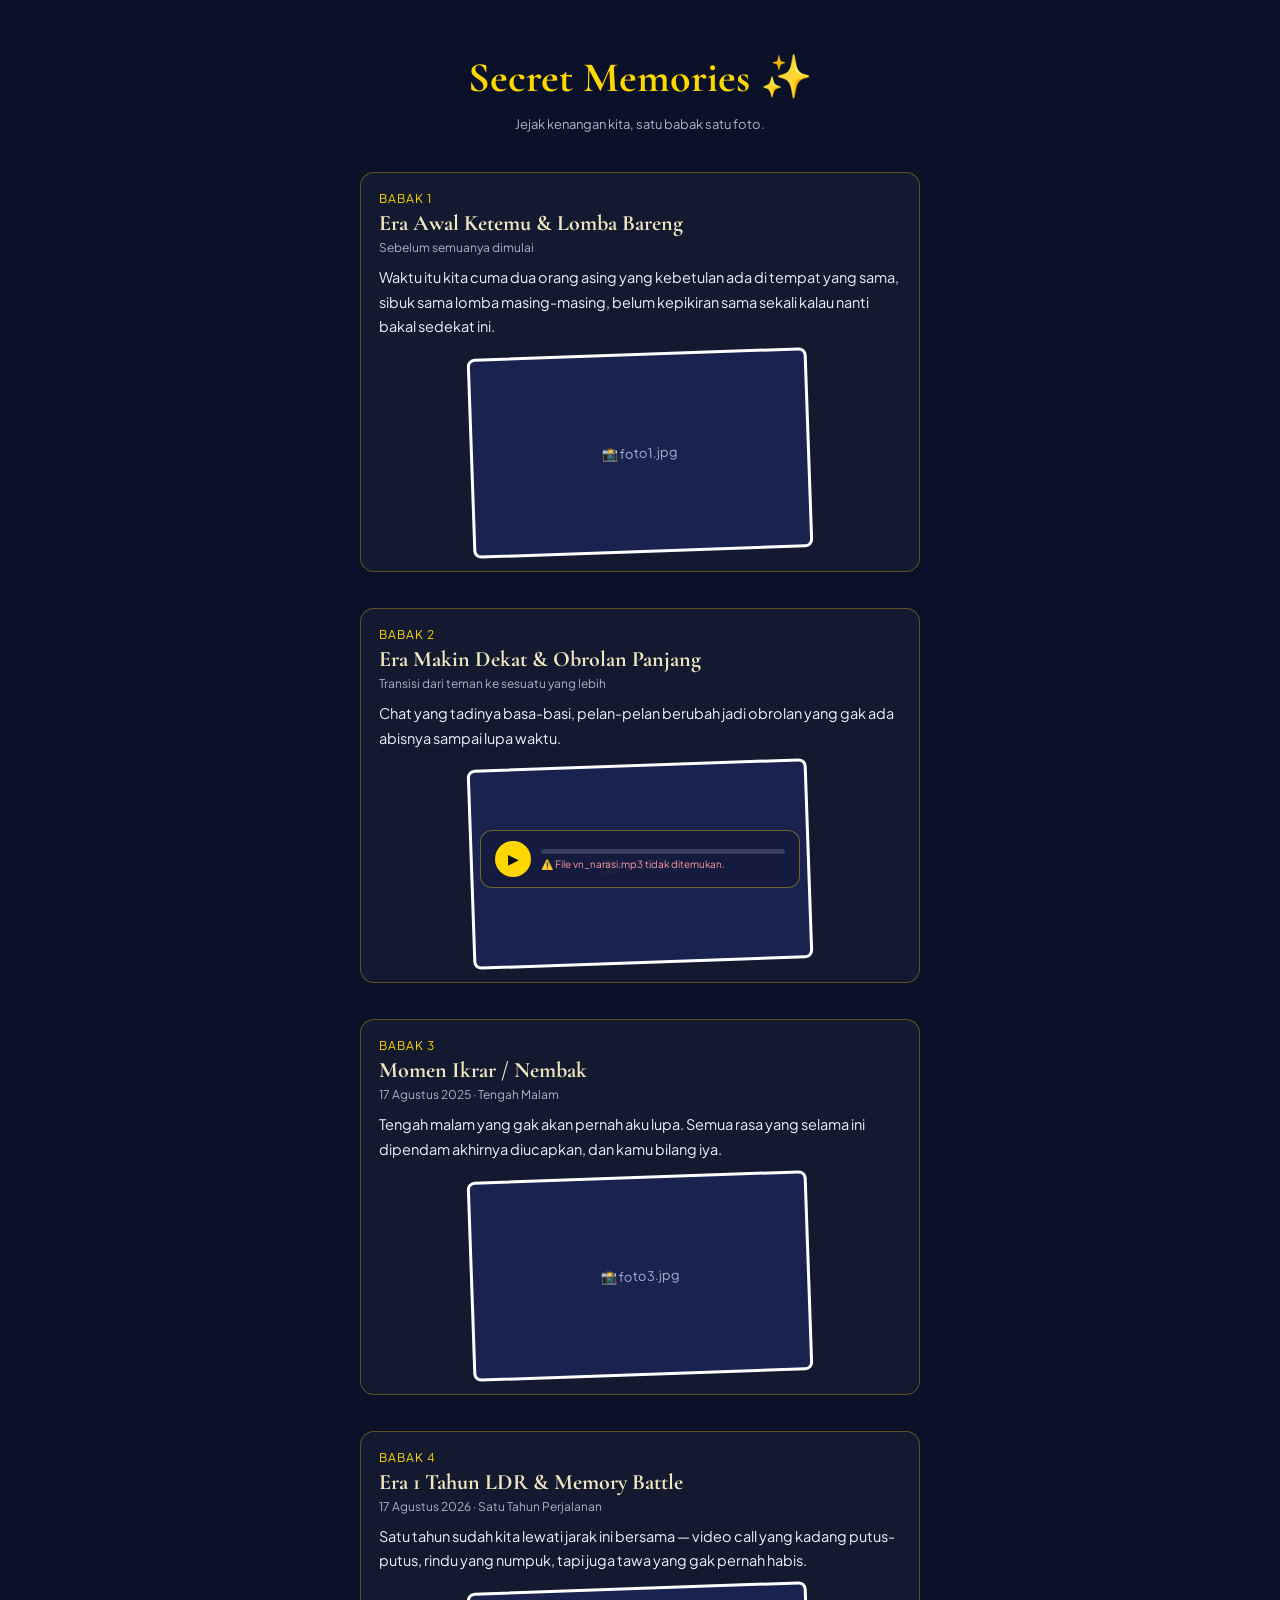
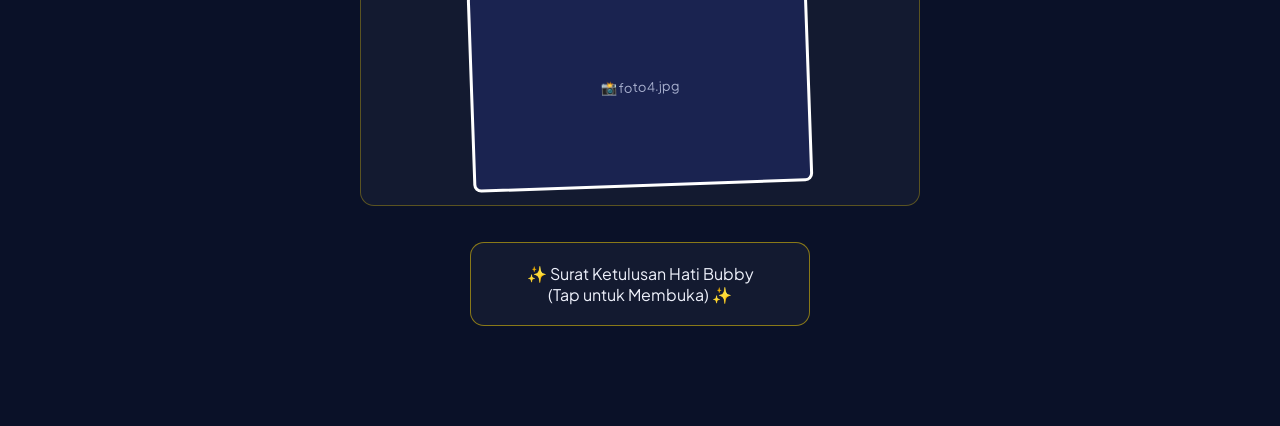
==== secret.html @ 693c8998 "Add files via upload" ====
<!DOCTYPE html>
<html lang="id">
<head>
<meta charset="UTF-8">
<meta name="viewport" content="width=device-width, initial-scale=1.0">
<title>Secret Memories ✨</title>
<link rel="preconnect" href="https://fonts.googleapis.com">
<link rel="preconnect" href="https://fonts.gstatic.com" crossorigin>
<link href="https://fonts.googleapis.com/css2?family=Cormorant+Garamond:wght@600;700&family=Plus+Jakarta+Sans:wght@400;500;600&display=swap" rel="stylesheet">
<style>
*{box-sizing:border-box;}
body{
  margin:0;
  font-family:'Plus Jakarta Sans',sans-serif;
  color:#eef1fb;
  background:#0a1128;
  padding:24px 16px 100px;
}
h1{
  font-family:'Cormorant Garamond',serif;
  text-align:center;
  font-size:clamp(26px,6vw,42px);
  color:#ffd700;
  margin-bottom:4px;
}
.sub{
  text-align:center;color:#a9b1cf;font-size:13px;margin-bottom:40px;
}

/* ============ BABAK (ISI GAMPANG DIDUPLIKAT) ============ */
.babak{
  max-width:560px;margin:0 auto 36px;
  border:1px solid rgba(255,215,0,0.3);
  border-radius:14px;
  padding:18px;
  background:rgba(255,255,255,0.04);
}
.babak .era{color:#ffd700;font-size:12px;letter-spacing:1px;text-transform:uppercase;margin-bottom:4px;}
.babak h2{
  font-family:'Cormorant Garamond',serif;font-size:22px;margin:0 0 4px;color:#f0e6c0;
}
.babak .tanggal{font-size:12px;color:#a9b1cf;margin-bottom:10px;}
.babak p{font-size:14.5px;line-height:1.7;margin:0 0 14px;}
.babak img{
  width:100%;max-width:340px;display:block;margin:0 auto;
  border-radius:8px;border:3px solid #fff;
  transform:rotate(-2deg);
}
.babak .foto-fallback{
  width:100%;max-width:340px;height:200px;margin:0 auto;
  display:flex;align-items:center;justify-content:center;
  background:#1a2350;border:3px solid #fff;border-radius:8px;
  color:#a9b1cf;font-size:13px;transform:rotate(-2deg);
}

/* ============ VN PLAYER (SEDERHANA) ============ */
#vn-player{
  position:fixed;bottom:12px;right:12px;left:12px;
  max-width:320px;margin:0 auto;
  background:rgba(20,27,61,0.9);
  border:1px solid rgba(255,215,0,0.4);
  border-radius:12px;padding:10px 14px;
  display:flex;align-items:center;gap:10px;
  font-size:12px;
}
#vn-toggle{
  width:36px;height:36px;border-radius:50%;border:none;cursor:pointer;
  background:#ffd700;color:#0a1128;font-size:14px;flex:0 0 36px;
}
#vn-bar-bg{flex:1;height:5px;background:rgba(255,255,255,0.15);border-radius:5px;cursor:pointer;}
#vn-bar-fill{height:100%;width:0%;background:#ffd700;border-radius:5px;}
#vn-status{color:#ff9a9a;font-size:10px;margin-top:4px;display:none;}
#vn-status.show{display:block;}

/* ============ AMPLOP (SEDERHANA) ============ */
#secret-envelope{
  max-width:340px;margin:20px auto 0;padding:20px;text-align:center;
  border:1.5px solid rgba(255,215,0,0.5);border-radius:14px;cursor:pointer;
  background:rgba(255,255,255,0.04);
}
#secret-letter{max-width:560px;margin:16px auto 0;display:none;}
#secret-letter.show{display:block;}
#secret-letter .paper{
  border:1px solid rgba(255,215,0,0.3);border-radius:14px;padding:20px;
  background:rgba(255,255,255,0.04);
}
#secret-letter h3{font-family:'Cormorant Garamond',serif;color:#ffd700;text-align:center;margin-top:0;}
#secret-letter p{font-size:14.5px;line-height:1.75;}
.btn{
  display:inline-block;margin:6px 6px 0;padding:10px 18px;border-radius:20px;
  text-decoration:none;font-size:13px;font-weight:600;
}
.btn-gold{background:#ffd700;color:#0a1128;}
.btn-ghost{background:rgba(255,255,255,0.08);color:#eef1fb;border:1px solid rgba(255,255,255,0.2);}
</style>
</head>
<body>

<h1>Secret Memories ✨</h1>
<p class="sub">Jejak kenangan kita, satu babak satu foto.</p>

<!-- =========================================================
     SATU BABAK = SATU BLOK DI BAWAH INI.
     Mau nambah babak baru? Tinggal COPY dari <div class="babak">
     sampai </div> penutupnya (satu blok penuh), lalu PASTE di
     bawahnya, terus ganti teks & nama file foto.
     ========================================================= -->

<!-- BABAK 1 -->
<div class="babak">
  <div class="era">Babak 1</div>
  <h2>Era Awal Ketemu & Lomba Bareng</h2>
  <div class="tanggal">Sebelum semuanya dimulai</div>
  <p>Waktu itu kita cuma dua orang asing yang kebetulan ada di tempat yang sama, sibuk sama lomba masing-masing, belum kepikiran sama sekali kalau nanti bakal sedekat ini.</p>
  <img src="foto1.jpg" alt="Babak 1" onerror="this.outerHTML='&lt;div class=&quot;foto-fallback&quot;&gt;📸 foto1.jpg&lt;/div&gt;'">
</div>

<!-- BABAK 2 -->
<div class="babak">
  <div class="era">Babak 2</div>
  <h2>Era Makin Dekat & Obrolan Panjang</h2>
  <div class="tanggal">Transisi dari teman ke sesuatu yang lebih</div>
  <p>Chat yang tadinya basa-basi, pelan-pelan berubah jadi obrolan yang gak ada abisnya sampai lupa waktu.</p>
  <img src="foto2.jpg" alt="Babak 2" onerror="this.outerHTML='&lt;div class=&quot;foto-fallback&quot;&gt;📸 foto2.jpg&lt;/div&gt;'">
</div>

<!-- BABAK 3 -->
<div class="babak">
  <div class="era">Babak 3</div>
  <h2>Momen Ikrar / Nembak</h2>
  <div class="tanggal">17 Agustus 2025 · Tengah Malam</div>
  <p>Tengah malam yang gak akan pernah aku lupa. Semua rasa yang selama ini dipendam akhirnya diucapkan, dan kamu bilang iya.</p>
  <img src="foto3.jpg" alt="Babak 3" onerror="this.outerHTML='&lt;div class=&quot;foto-fallback&quot;&gt;📸 foto3.jpg&lt;/div&gt;'">
</div>

<!-- BABAK 4 -->
<div class="babak">
  <div class="era">Babak 4</div>
  <h2>Era 1 Tahun LDR & Memory Battle</h2>
  <div class="tanggal">17 Agustus 2026 · Satu Tahun Perjalanan</div>
  <p>Satu tahun sudah kita lewati jarak ini bersama — video call yang kadang putus-putus, rindu yang numpuk, tapi juga tawa yang gak pernah habis.</p>
  <img src="foto4.jpg" alt="Babak 4" onerror="this.outerHTML='&lt;div class=&quot;foto-fallback&quot;&gt;📸 foto4.jpg&lt;/div&gt;'">
</div>

<!-- ============ TAMBAH BABAK BARU DI BAWAH SINI ============ -->


<!-- ============ AMPLOP SURAT KETULUSAN HATI ============ -->
<div id="secret-envelope">
  ✨ Surat Ketulusan Hati Bubby<br>(Tap untuk Membuka) ✨
</div>
<div id="secret-letter">
  <div class="paper">
    <h3>Surat Ketulusan Hati</h3>
    <p>Kalau kamu sampai baca ini, artinya kamu udah nelusurin semua kenangan kita dari atas sampai ke titik ini. Satu tahun ini gak selalu mudah, tapi kamu tetap jadi alasan aku buat terus semangat dan terus milih bertahan.</p>
    <p><i>"Sejauh apapun jaraknya, setulus inilah rasanya — kamu adalah rumah yang aku pilih, hari ini, besok, dan seterusnya."</i></p>
    <p>Terima kasih untuk satu tahun ini, sayangku. Aku sayang kamu, sekarang dan selamanya.</p>
    <p style="text-align:right;"><b>Bubby 🤍</b></p>
    <div style="text-align:center;">
      <a class="btn btn-gold" href="index.html">Kembali ke Game 🎮</a>
      <a class="btn btn-ghost" id="btn-wa" href="#" target="_blank" rel="noopener">Balas dengan Peluk Online 🤍</a>
    </div>
  </div>
</div>

<!-- ============ FLOATING VOICE NOTE PLAYER ============ -->
<audio id="vn-audio" src="vn_narasi.mp3" preload="metadata"></audio>
<div id="vn-player">
  <button id="vn-toggle">▶</button>
  <div style="flex:1;">
    <div id="vn-bar-bg"><div id="vn-bar-fill"></div></div>
    <div id="vn-status"></div>
  </div>
</div>

<script>
/* Ganti nomor WhatsApp tujuan di sini (format 62xxxxxxxxxx) */
const whatsappNumber = '6281234567890';
const whatsappMessage = 'Aku baru selesai baca Secret Memories-nya, aku peluk kamu erat-erat dari sini sayang 🤍';
document.getElementById('btn-wa').href = 'https://wa.me/' + whatsappNumber + '?text=' + encodeURIComponent(whatsappMessage);

/* Amplop */
document.getElementById('secret-envelope').addEventListener('click', function(){
  document.getElementById('secret-letter').classList.add('show');
  this.style.display = 'none';
});

/* Voice note player sederhana */
const audio = document.getElementById('vn-audio');
const toggleBtn = document.getElementById('vn-toggle');
const barBg = document.getElementById('vn-bar-bg');
const barFill = document.getElementById('vn-bar-fill');
const statusEl = document.getElementById('vn-status');
let isPlaying = false;

audio.addEventListener('timeupdate', function(){
  if(audio.duration) barFill.style.width = (audio.currentTime/audio.duration*100)+'%';
});
audio.addEventListener('ended', function(){
  isPlaying = false; toggleBtn.textContent = '▶'; barFill.style.width = '0%';
});
audio.addEventListener('error', function(){
  statusEl.textContent = '⚠️ File vn_narasi.mp3 tidak ditemukan.';
  statusEl.classList.add('show');
});
toggleBtn.addEventListener('click', function(){
  if(isPlaying){
    audio.pause(); isPlaying = false; toggleBtn.textContent = '▶';
  } else {
    audio.play().then(function(){
      isPlaying = true; toggleBtn.textContent = '❚❚';
    }).catch(function(err){
      statusEl.textContent = '⚠️ Gagal memutar: ' + err.message;
      statusEl.classList.add('show');
    });
  }
});
barBg.addEventListener('click', function(e){
  if(!audio.duration) return;
  const rect = barBg.getBoundingClientRect();
  const ratio = Math.min(1, Math.max(0, (e.clientX - rect.left) / rect.width));
  audio.currentTime = ratio * audio.duration;
});
</script>
</body>
</html>
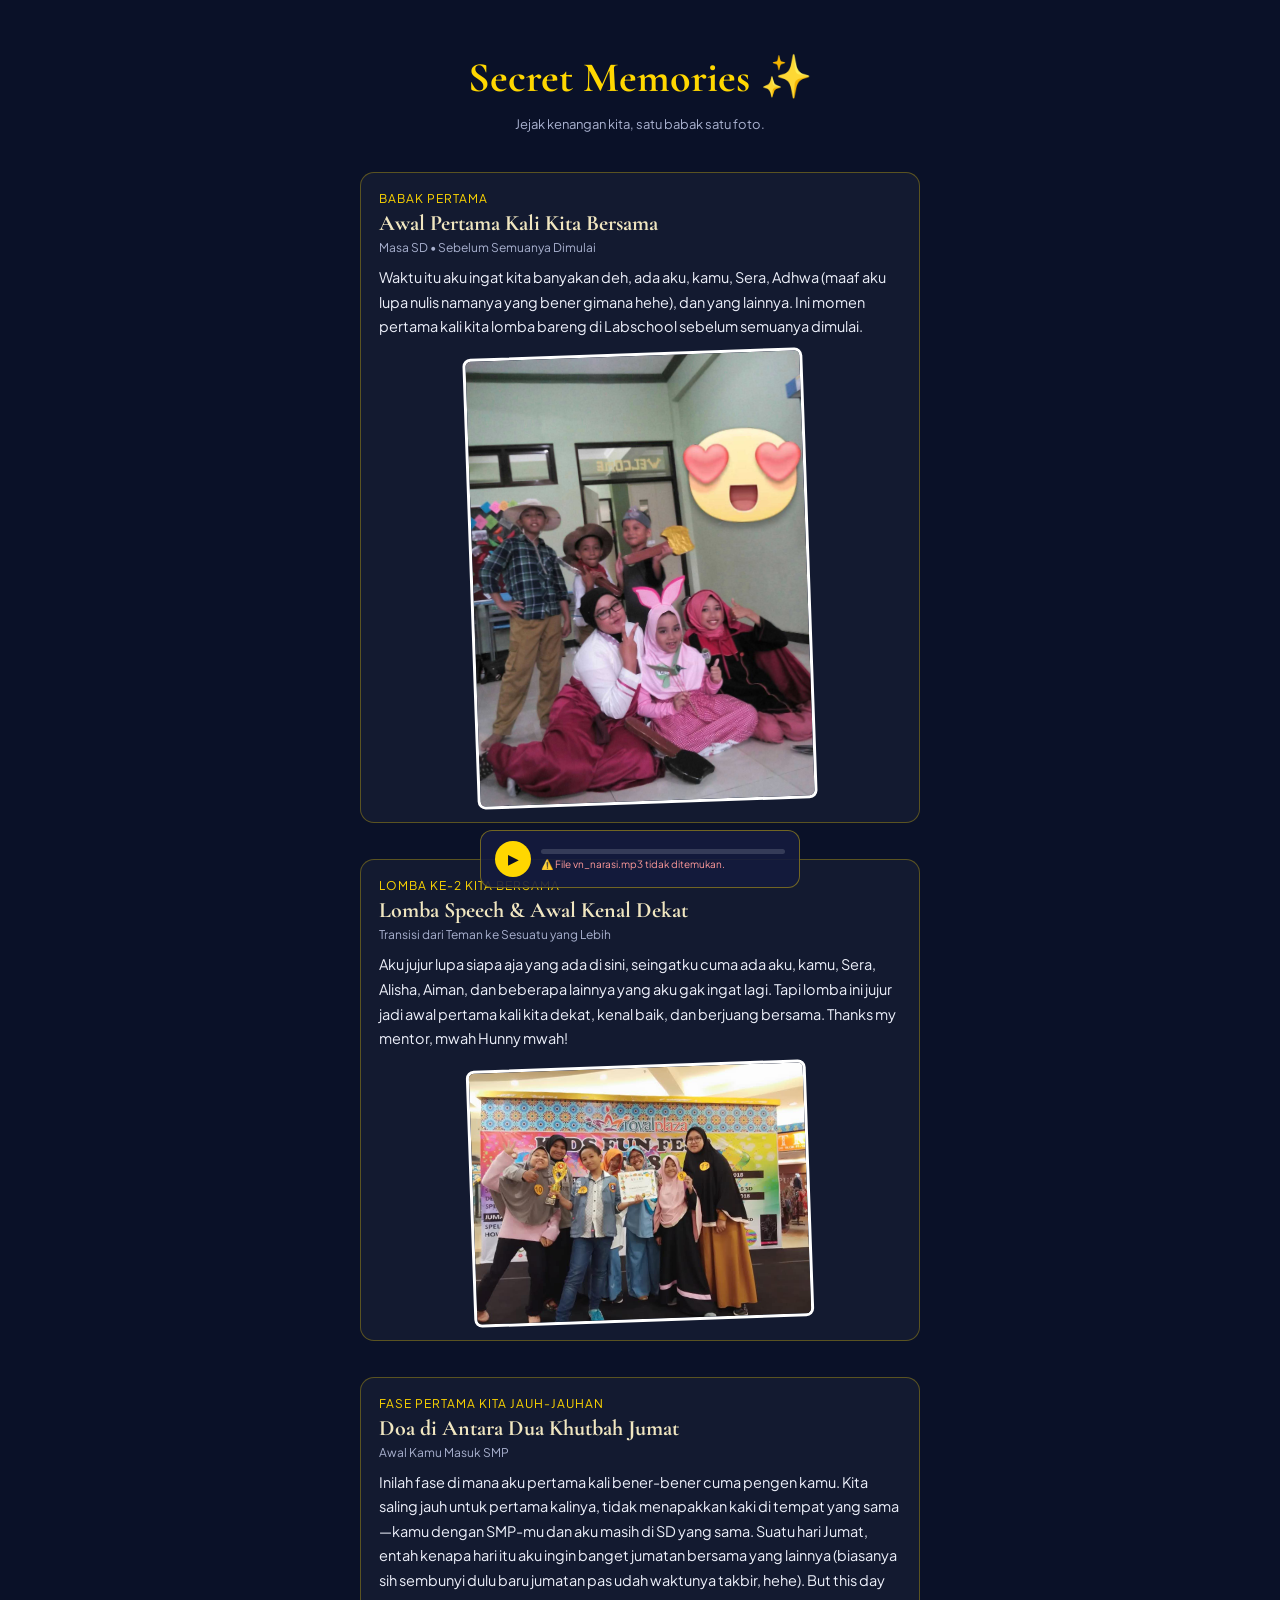
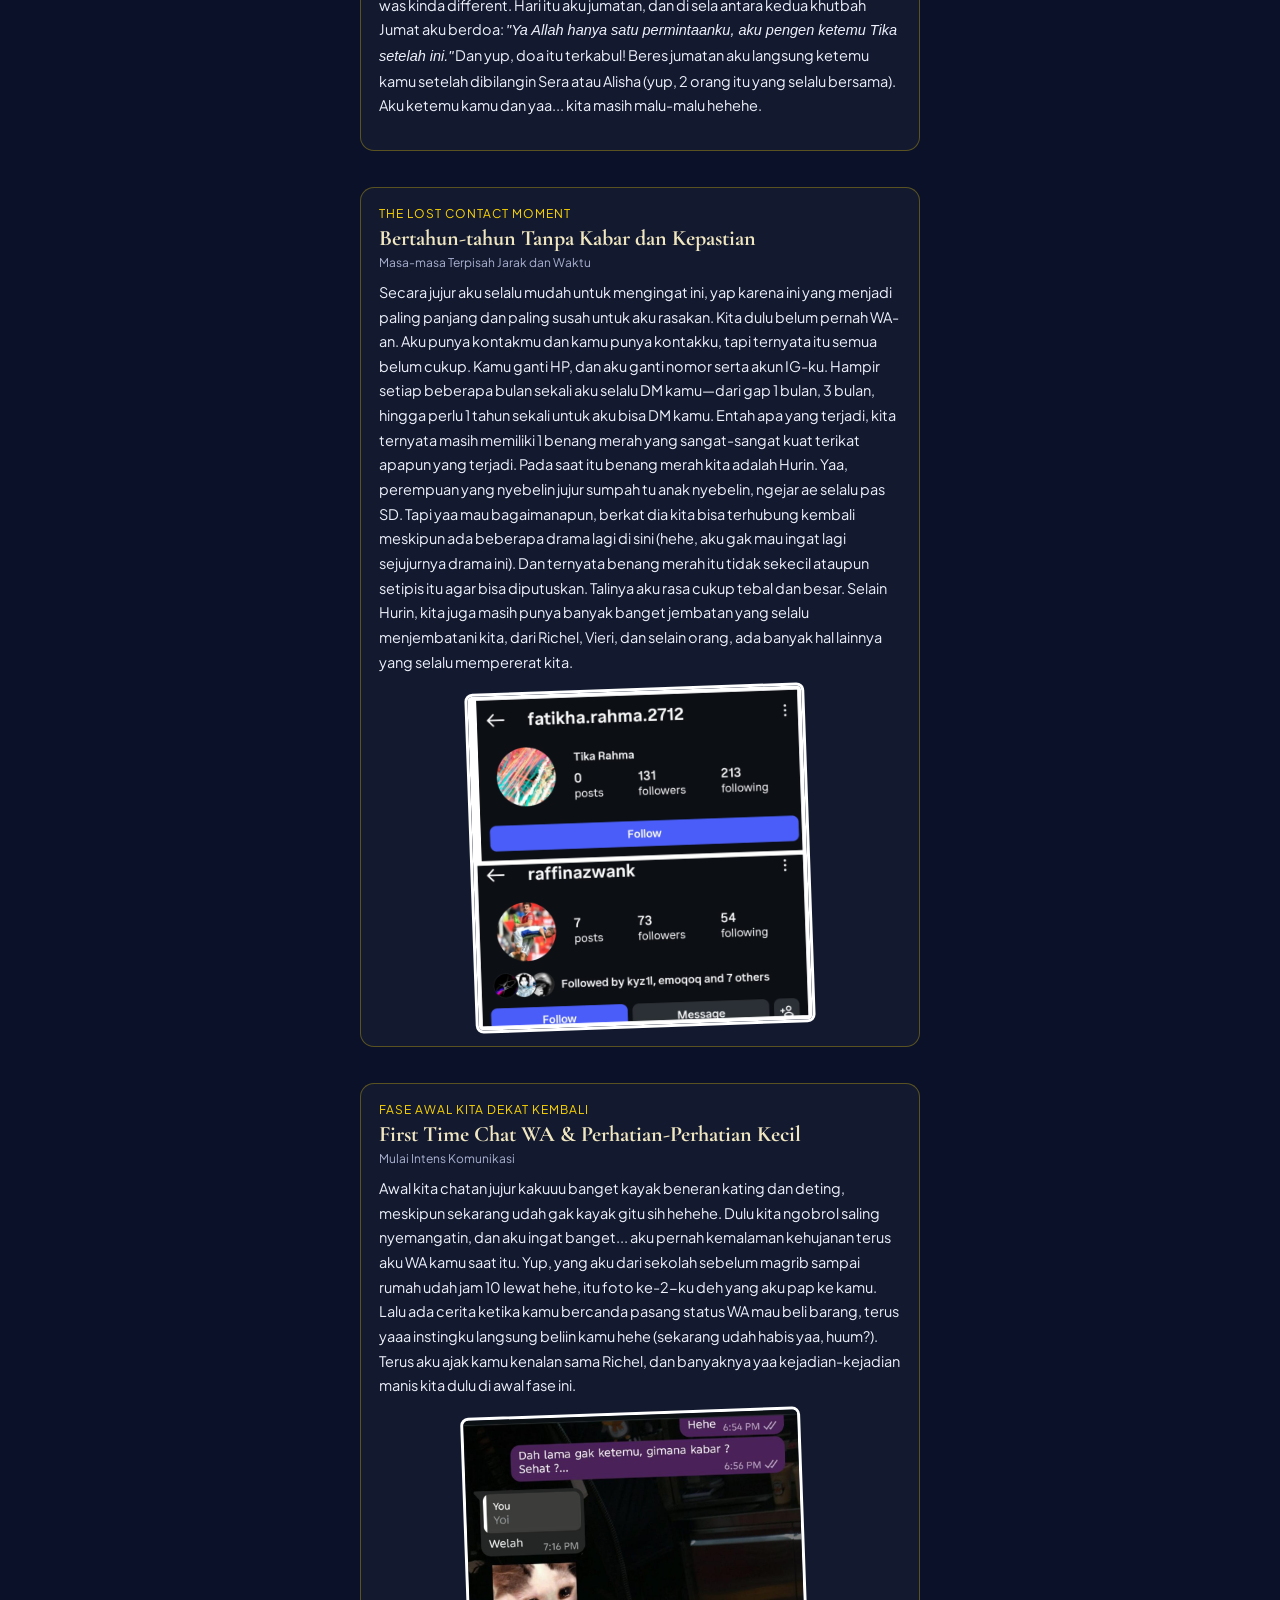
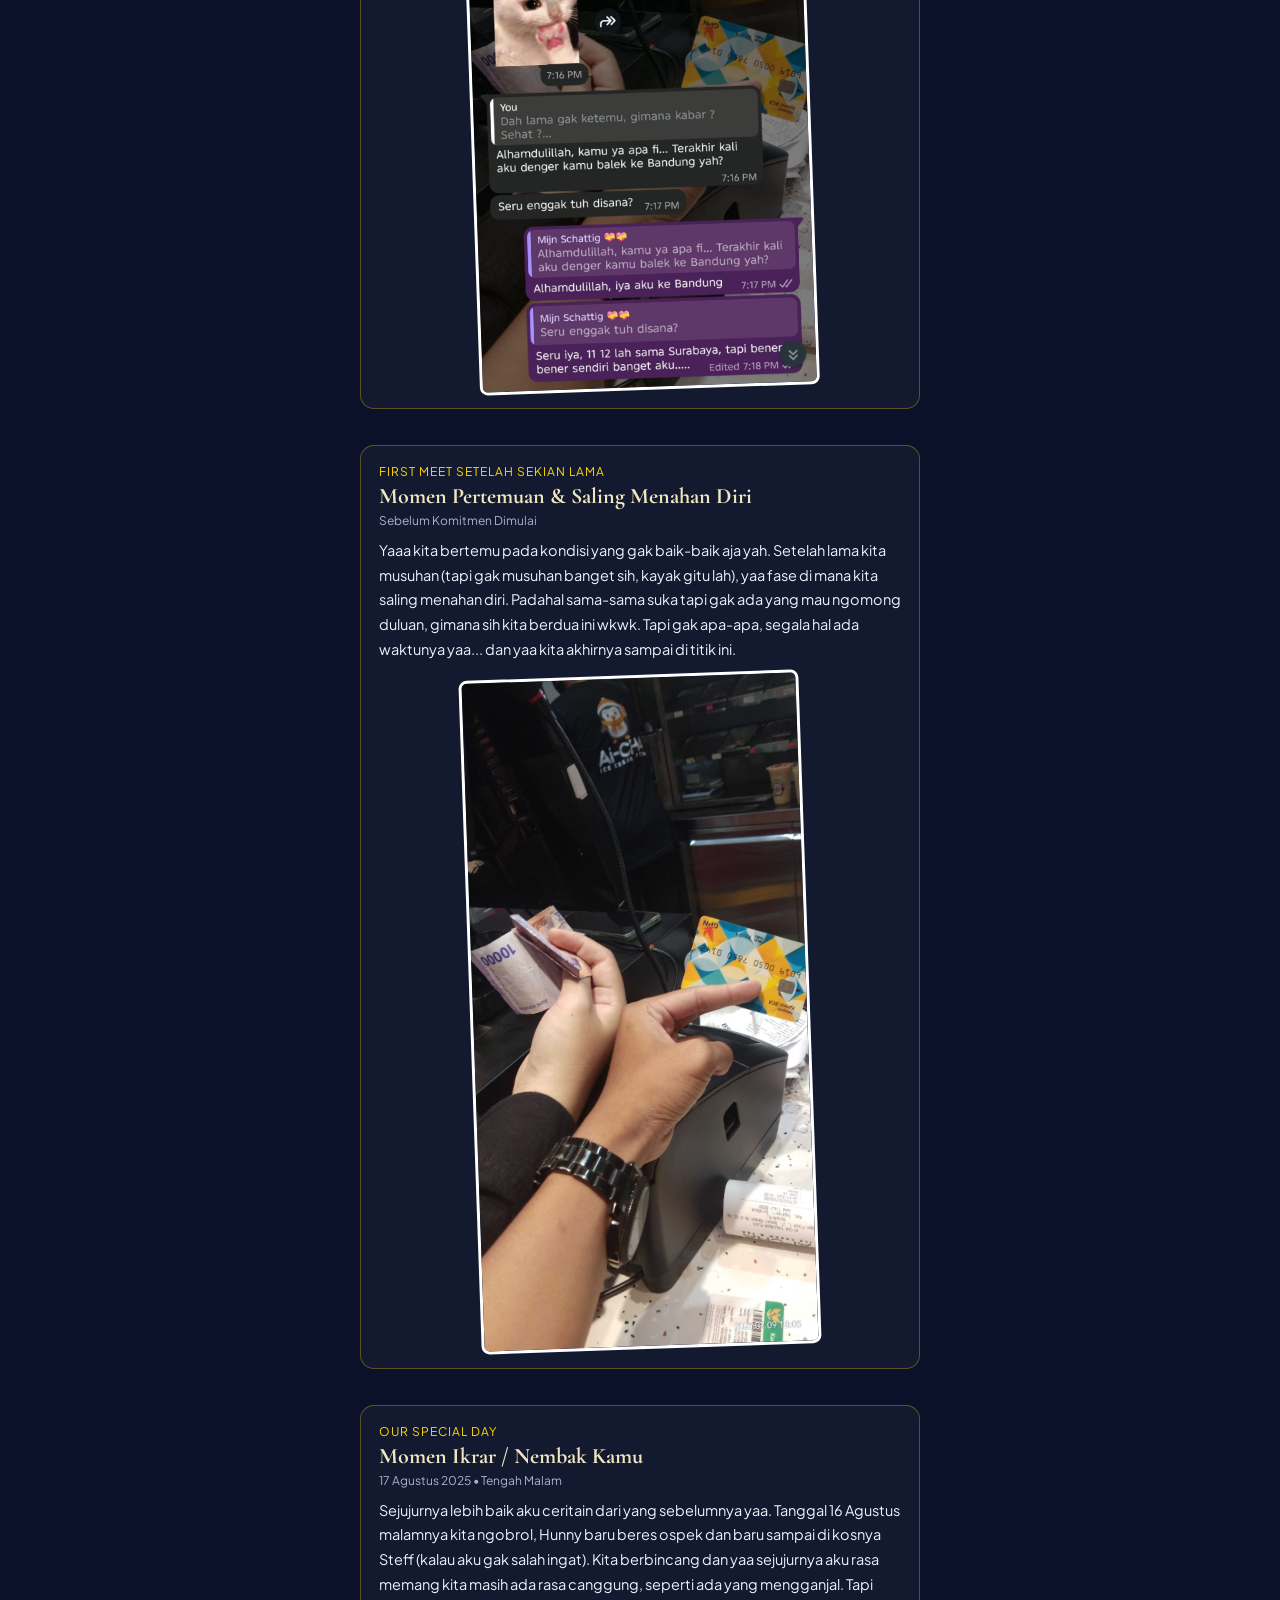
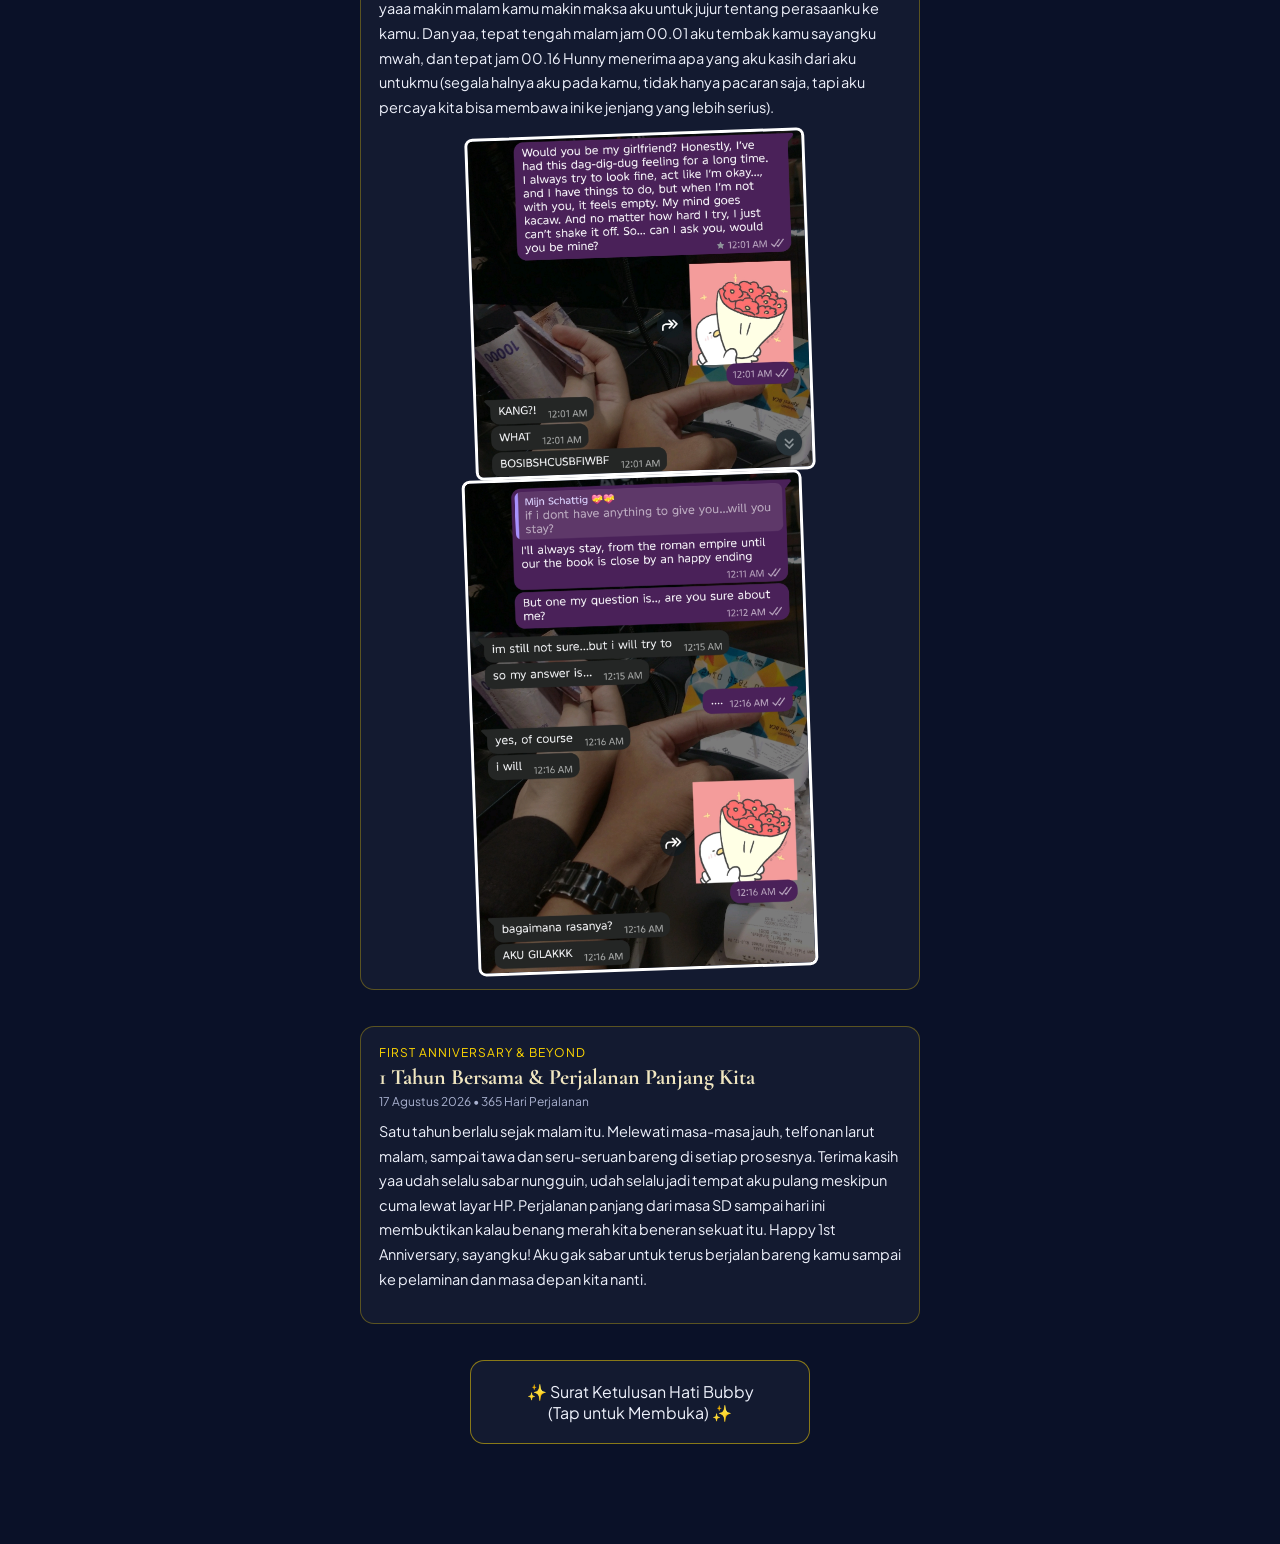
==== commit d6fc8d8b: "Add files via upload" ====
--- a/secret.html
+++ b/secret.html
@@ -108,42 +108,74 @@
 
 <!-- BABAK 1 -->
 <div class="babak">
-  <div class="era">Babak 1</div>
-  <h2>Era Awal Ketemu & Lomba Bareng</h2>
-  <div class="tanggal">Sebelum semuanya dimulai</div>
-  <p>Waktu itu kita cuma dua orang asing yang kebetulan ada di tempat yang sama, sibuk sama lomba masing-masing, belum kepikiran sama sekali kalau nanti bakal sedekat ini.</p>
-  <img src="foto1.jpg" alt="Babak 1" onerror="this.outerHTML='&lt;div class=&quot;foto-fallback&quot;&gt;📸 foto1.jpg&lt;/div&gt;'">
+  <div class="era">BABAK PERTAMA</div>
+  <h2>Awal Pertama Kali Kita Bersama</h2>
+  <div class="tanggal">Masa SD • Sebelum Semuanya Dimulai</div>
+  <p>Waktu itu aku ingat kita banyakan deh, ada aku, kamu, Sera, Adhwa (maaf aku lupa nulis namanya yang bener gimana hehe), dan yang lainnya. Ini momen pertama kali kita lomba bareng di Labschool sebelum semuanya dimulai.</p>
+  <img src="lomba1.jpeg" alt="Babak 1" onerror="this.outerHTML='<div class=&quot;foto-fallback&quot;>📸 foto1.jpg</div>'">
 </div>
 
 <!-- BABAK 2 -->
 <div class="babak">
-  <div class="era">Babak 2</div>
-  <h2>Era Makin Dekat & Obrolan Panjang</h2>
-  <div class="tanggal">Transisi dari teman ke sesuatu yang lebih</div>
-  <p>Chat yang tadinya basa-basi, pelan-pelan berubah jadi obrolan yang gak ada abisnya sampai lupa waktu.</p>
-  <img src="foto2.jpg" alt="Babak 2" onerror="this.outerHTML='&lt;div class=&quot;foto-fallback&quot;&gt;📸 foto2.jpg&lt;/div&gt;'">
+  <div class="era">LOMBA KE-2 KITA BERSAMA</div>
+  <h2>Lomba Speech & Awal Kenal Dekat</h2>
+  <div class="tanggal">Transisi dari Teman ke Sesuatu yang Lebih</div>
+  <p>Aku jujur lupa siapa aja yang ada di sini, seingatku cuma ada aku, kamu, Sera, Alisha, Aiman, dan beberapa lainnya yang aku gak ingat lagi. Tapi lomba ini jujur jadi awal pertama kali kita dekat, kenal baik, dan berjuang bersama. Thanks my mentor, mwah Hunny mwah!</p>
+  <img src="lomba2.jpeg" alt="Babak 2" onerror="this.outerHTML='<div class=&quot;foto-fallback&quot;>📸 foto2.jpg</div>'">
 </div>
 
 <!-- BABAK 3 -->
 <div class="babak">
-  <div class="era">Babak 3</div>
-  <h2>Momen Ikrar / Nembak</h2>
-  <div class="tanggal">17 Agustus 2025 · Tengah Malam</div>
-  <p>Tengah malam yang gak akan pernah aku lupa. Semua rasa yang selama ini dipendam akhirnya diucapkan, dan kamu bilang iya.</p>
-  <img src="foto3.jpg" alt="Babak 3" onerror="this.outerHTML='&lt;div class=&quot;foto-fallback&quot;&gt;📸 foto3.jpg&lt;/div&gt;'">
+  <div class="era">FASE PERTAMA KITA JAUH-JAUHAN</div>
+  <h2>Doa di Antara Dua Khutbah Jumat</h2>
+  <div class="tanggal">Awal Kamu Masuk SMP</div>
+  <p>Inilah fase di mana aku pertama kali bener-bener cuma pengen kamu. Kita saling jauh untuk pertama kalinya, tidak menapakkan kaki di tempat yang sama—kamu dengan SMP-mu dan aku masih di SD yang sama. Suatu hari Jumat, entah kenapa hari itu aku ingin banget jumatan bersama yang lainnya (biasanya sih sembunyi dulu baru jumatan pas udah waktunya takbir, hehe). But this day was kinda different. Hari itu aku jumatan, dan di sela antara kedua khutbah Jumat aku berdoa: <i>"Ya Allah hanya satu permintaanku, aku pengen ketemu Tika setelah ini."</i> Dan yup, doa itu terkabul! Beres jumatan aku langsung ketemu kamu setelah dibilangin Sera atau Alisha (yup, 2 orang itu yang selalu bersama). Aku ketemu kamu dan yaa... kita masih malu-malu hehehe.</p>
 </div>
 
 <!-- BABAK 4 -->
 <div class="babak">
-  <div class="era">Babak 4</div>
-  <h2>Era 1 Tahun LDR & Memory Battle</h2>
-  <div class="tanggal">17 Agustus 2026 · Satu Tahun Perjalanan</div>
-  <p>Satu tahun sudah kita lewati jarak ini bersama — video call yang kadang putus-putus, rindu yang numpuk, tapi juga tawa yang gak pernah habis.</p>
-  <img src="foto4.jpg" alt="Babak 4" onerror="this.outerHTML='&lt;div class=&quot;foto-fallback&quot;&gt;📸 foto4.jpg&lt;/div&gt;'">
-</div>
-
-<!-- ============ TAMBAH BABAK BARU DI BAWAH SINI ============ -->
-
+  <div class="era">THE LOST CONTACT MOMENT</div>
+  <h2>Bertahun-tahun Tanpa Kabar dan Kepastian</h2>
+  <div class="tanggal">Masa-masa Terpisah Jarak dan Waktu</div>
+  <p>Secara jujur aku selalu mudah untuk mengingat ini, yap karena ini yang menjadi paling panjang dan paling susah untuk aku rasakan. Kita dulu belum pernah WA-an. Aku punya kontakmu dan kamu punya kontakku, tapi ternyata itu semua belum cukup. Kamu ganti HP, dan aku ganti nomor serta akun IG-ku. Hampir setiap beberapa bulan sekali aku selalu DM kamu—dari gap 1 bulan, 3 bulan, hingga perlu 1 tahun sekali untuk aku bisa DM kamu. Entah apa yang terjadi, kita ternyata masih memiliki 1 benang merah yang sangat-sangat kuat terikat apapun yang terjadi. Pada saat itu benang merah kita adalah Hurin. Yaa, perempuan yang nyebelin jujur sumpah tu anak nyebelin, ngejar ae selalu pas SD. Tapi yaa mau bagaimanapun, berkat dia kita bisa terhubung kembali meskipun ada beberapa drama lagi di sini (hehe, aku gak mau ingat lagi sejujurnya drama ini). Dan ternyata benang merah itu tidak sekecil ataupun setipis itu agar bisa diputuskan. Talinya aku rasa cukup tebal dan besar. Selain Hurin, kita juga masih punya banyak banget jembatan yang selalu menjembatani kita, dari Richel, Vieri, dan selain orang, ada banyak hal lainnya yang selalu mempererat kita.</p>
+  <img src="instagram.jpeg" alt="Babak 4" onerror="this.outerHTML='<div class=&quot;foto-fallback&quot;>📸 foto4.jpg</div>'">
+</div>
+
+<!-- BABAK 5 -->
+<div class="babak">
+  <div class="era">FASE AWAL KITA DEKAT KEMBALI</div>
+  <h2>First Time Chat WA & Perhatian-Perhatian Kecil</h2>
+  <div class="tanggal">Mulai Intens Komunikasi</div>
+  <p>Awal kita chatan jujur kakuuu banget kayak beneran kating dan deting, meskipun sekarang udah gak kayak gitu sih hehehe. Dulu kita ngobrol saling nyemangatin, dan aku ingat banget... aku pernah kemalaman kehujanan terus aku WA kamu saat itu. Yup, yang aku dari sekolah sebelum magrib sampai rumah udah jam 10 lewat hehe, itu foto ke-2-ku deh yang aku pap ke kamu. Lalu ada cerita ketika kamu bercanda pasang status WA mau beli barang, terus yaaa instingku langsung beliin kamu hehe (sekarang udah habis yaa, huum?). Terus aku ajak kamu kenalan sama Richel, dan banyaknya yaa kejadian-kejadian manis kita dulu di awal fase ini.</p>
+  <img src="firstwa.jpeg" alt="Babak 5" onerror="this.outerHTML='<div class=&quot;foto-fallback&quot;>📸 foto5.jpg</div>'">
+</div>
+
+<!-- BABAK 6 -->
+<div class="babak">
+  <div class="era">FIRST MEET SETELAH SEKIAN LAMA</div>
+  <h2>Momen Pertemuan & Saling Menahan Diri</h2>
+  <div class="tanggal">Sebelum Komitmen Dimulai</div>
+  <p>Yaaa kita bertemu pada kondisi yang gak baik-baik aja yah. Setelah lama kita musuhan (tapi gak musuhan banget sih, kayak gitu lah), yaa fase di mana kita saling menahan diri. Padahal sama-sama suka tapi gak ada yang mau ngomong duluan, gimana sih kita berdua ini wkwk. Tapi gak apa-apa, segala hal ada waktunya yaa... dan yaa kita akhirnya sampai di titik ini.</p>
+  <img src="mywallpaper.jpeg" alt="Babak 6" onerror="this.outerHTML='<div class=&quot;foto-fallback&quot;>📸 foto6.jpg</div>'">
+</div>
+
+<!-- BABAK 7 -->
+<div class="babak">
+  <div class="era">OUR SPECIAL DAY</div>
+  <h2>Momen Ikrar / Nembak Kamu</h2>
+  <div class="tanggal">17 Agustus 2025 • Tengah Malam</div>
+  <p>Sejujurnya lebih baik aku ceritain dari yang sebelumnya yaa. Tanggal 16 Agustus malamnya kita ngobrol, Hunny baru beres ospek dan baru sampai di kosnya Steff (kalau aku gak salah ingat). Kita berbincang dan yaa sejujurnya aku rasa memang kita masih ada rasa canggung, seperti ada yang mengganjal. Tapi yaaa makin malam kamu makin maksa aku untuk jujur tentang perasaanku ke kamu. Dan yaa, tepat tengah malam jam 00.01 aku tembak kamu sayangku mwah, dan tepat jam 00.16 Hunny menerima apa yang aku kasih dari aku untukmu (segala halnya aku pada kamu, tidak hanya pacaran saja, tapi aku percaya kita bisa membawa ini ke jenjang yang lebih serius).</p>
+  <img src="povku.jpeg" alt="Babak 7" onerror="this.outerHTML='<div class=&quot;foto-fallback&quot;>📸 foto7.jpg</div>'">
+  <img src="povhunny.jpeg" alt="Babak 7" onerror="this.outerHTML='<div class=&quot;foto-fallback&quot;>📸 foto7.jpg</div>'">
+</div>
+
+<!-- BABAK 8 -->
+<div class="babak">
+  <div class="era">FIRST ANNIVERSARY & BEYOND</div>
+  <h2>1 Tahun Bersama & Perjalanan Panjang Kita</h2>
+  <div class="tanggal">17 Agustus 2026 • 365 Hari Perjalanan</div>
+  <p>Satu tahun berlalu sejak malam itu. Melewati masa-masa jauh, telfonan larut malam, sampai tawa dan seru-seruan bareng di setiap prosesnya. Terima kasih yaa udah selalu sabar nungguin, udah selalu jadi tempat aku pulang meskipun cuma lewat layar HP. Perjalanan panjang dari masa SD sampai hari ini membuktikan kalau benang merah kita beneran sekuat itu. Happy 1st Anniversary, sayangku! Aku gak sabar untuk terus berjalan bareng kamu sampai ke pelaminan dan masa depan kita nanti.</p>
+</div>
 
 <!-- ============ AMPLOP SURAT KETULUSAN HATI ============ -->
 <div id="secret-envelope">
@@ -152,11 +184,26 @@
 <div id="secret-letter">
   <div class="paper">
     <h3>Surat Ketulusan Hati</h3>
-    <p>Kalau kamu sampai baca ini, artinya kamu udah nelusurin semua kenangan kita dari atas sampai ke titik ini. Satu tahun ini gak selalu mudah, tapi kamu tetap jadi alasan aku buat terus semangat dan terus milih bertahan.</p>
-    <p><i>"Sejauh apapun jaraknya, setulus inilah rasanya — kamu adalah rumah yang aku pilih, hari ini, besok, dan seterusnya."</i></p>
-    <p>Terima kasih untuk satu tahun ini, sayangku. Aku sayang kamu, sekarang dan selamanya.</p>
-    <p style="text-align:right;"><b>Bubby 🤍</b></p>
-    <div style="text-align:center;">
+    
+    <p>Kalau kamu sampai baca ini, artinya kamu udah menelusuri semua kenangan yang telah kita lewati. Setahun ini bukan hal yang mudah, dan bertahun-tahun sebelum ini pun sudah kita lewati bersama. Tapi <i>whatever it is</i>, kamu tetap jadi alasan aku untuk selalu semangat dan selalu milih untuk bertahan.</p>
+    
+    <p>Banyak hal yang harus kita hadapi—baik masalah pribadi maupun masalah kita bersama. Ya, aku juga ada beberapa masalah pribadi yang nanti akan aku ceritain ke kamu suatu saat. Tapi ya, <i>back again</i>, selalu ada kamu yang selalu aku pikirkan. <i>What if</i> kalau misalnya aku nyerah? Maka itu akan sangat menyulitkan kita untuk meraih cita-cita kita. Heem, jadi aku enggak mau sampai itu gagal. Aku mau mencoba dan berjuang agar ini berhasil.</p>
+
+    <p>Minta maaf ya kalau bikin kamu galau atau pusing tadi. Heem, <i>to be honest</i> ya, emang aku agak pusing banget hari ini, jadi ya agak ngelindur nulisnya. Tapi ya, <i>back again</i>... memang ini sebuah plan yang sangat jelek, tapi inilah aku. Aku cuma ingin menyampaikan ini dari lubuk hati aku yang paling dalam.</p>
+
+    <p>Website ini mungkin belum sempurna, sangat jauh dari kata ideal dengan apa yang aku inginkan. Tampilannya masih berantakan banget. Tapi ya enggak apa-apa, yang penting kan isinya.</p>
+
+    <p>Inilah rumahnya. Rumah yang masih belum sempurna, rumah yang di mana kita masih membangunnya bersama. Nanti aku bakal rapihin ini lagi, dan mungkin tahun depan aku akan bangun ulang secara total, pasti deh. Tapi website ini hanyalah sebuah alat—sebuah perantara pesan, bukan tujuan akhir kita. Yang aku inginkan, tujuannya ya adalah <b>KITA</b>. Nah, itu aja. Aku gak mau mempersulit apa pun bagi kita.</p>
+
+    <p>Setelah kita berjarak jauh, jauh banget... Pernah lebih jauh? Pernah. Pernah beda jam? Pernah. Aku akui satu tahun ini bukan tahun yang mudah, bahkan sangat sulit. Kadang ada kalanya aku merasa kayak, <i>"Damn, ini baru tahun pertama lho,"</i> atau kata orang, <i>"Biasanya kelipatan empat nih bakal nyusahin."</i> But yeah, kembali ke diriku yang sebenarnya... <i>I don't really care about 4 tahun itu, I just don't give a care.</i> Kenapa? Karena <i>I know</i>, dan aku udah pernah bilang sama kamu: <i>whatever it is, whatever the struggle, yes... I'm always choosing you for the entire of time.</i></p>
+
+    <p>Makasih ya untuk satu tahun yang luar biasa ini. Aku tahu hari-hari kita lagi berat sekarang, sama-sama capek. Tapi aku janji, aku akan selalu ada untuk kita. Aku akan selalu ada di sini, kapan pun itu, jam berapa pun itu.</p>
+
+    <p><i>And I loved you yesterday, I love you today, and I will love you tomorrow. Love you, honey.</i></p>
+    
+    <p style="text-align:right; margin-top: 25px;"><b>Bubby 🤍</b></p>
+    
+    <div style="text-align:center; margin-top: 25px;">
       <a class="btn btn-gold" href="index.html">Kembali ke Game 🎮</a>
       <a class="btn btn-ghost" id="btn-wa" href="#" target="_blank" rel="noopener">Balas dengan Peluk Online 🤍</a>
     </div>
@@ -164,7 +211,7 @@
 </div>
 
 <!-- ============ FLOATING VOICE NOTE PLAYER ============ -->
-<audio id="vn-audio" src="vn_narasi.mp3" preload="metadata"></audio>
+<audio id="vn-audio" src="vn_narasi.m4a" preload="metadata"></audio>
 <div id="vn-player">
   <button id="vn-toggle">▶</button>
   <div style="flex:1;">
